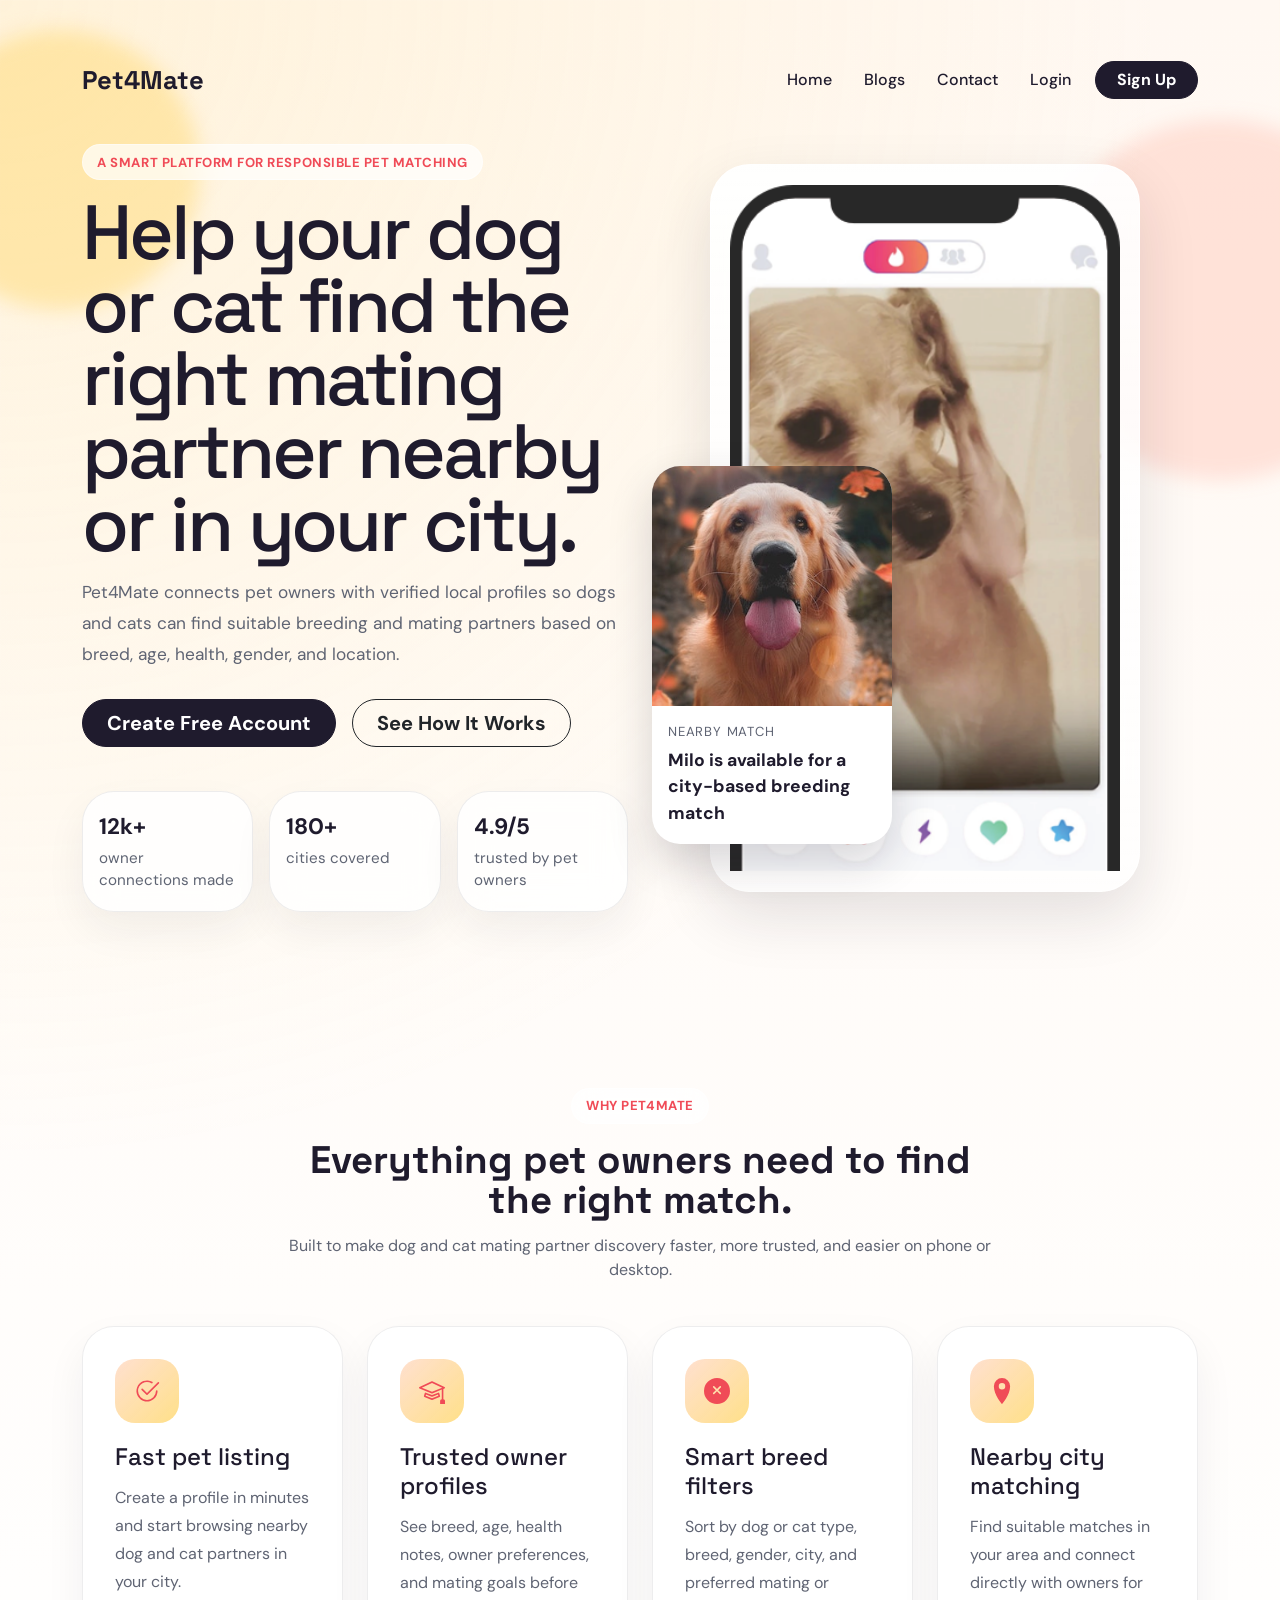
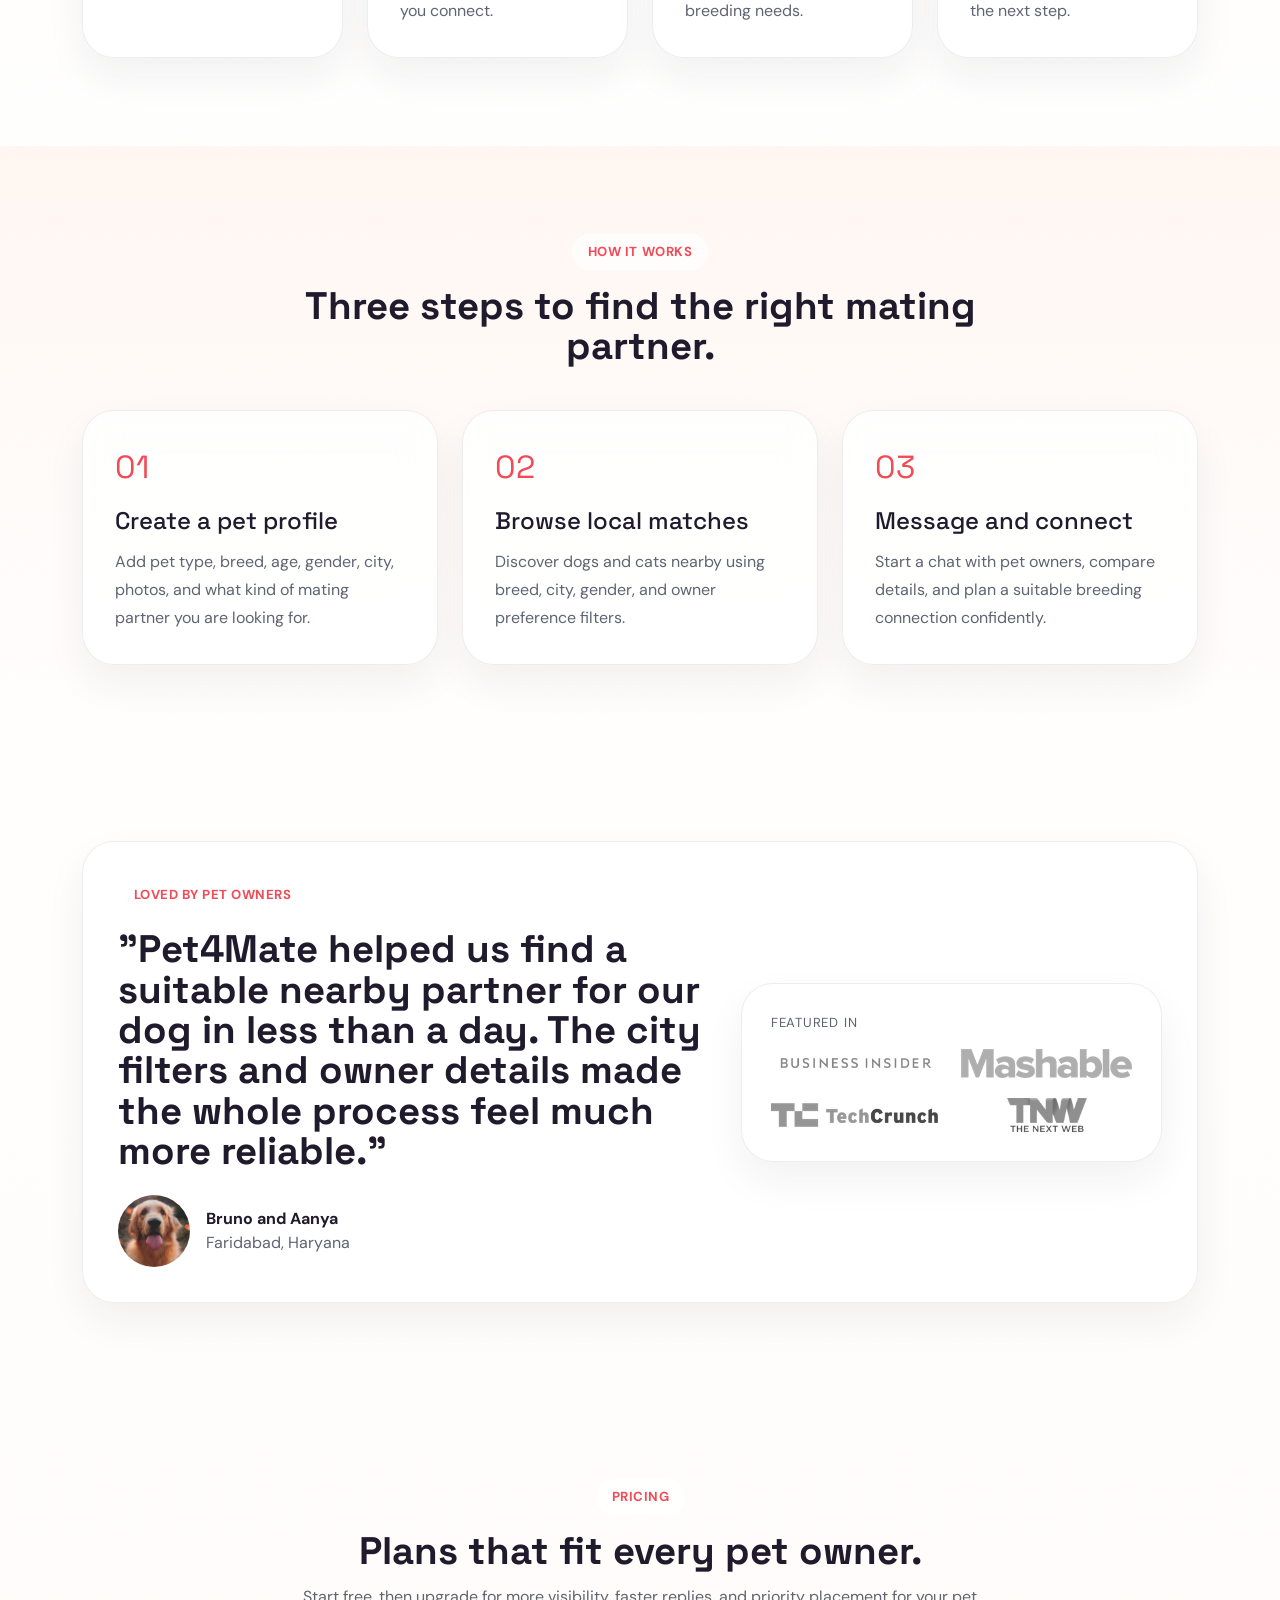
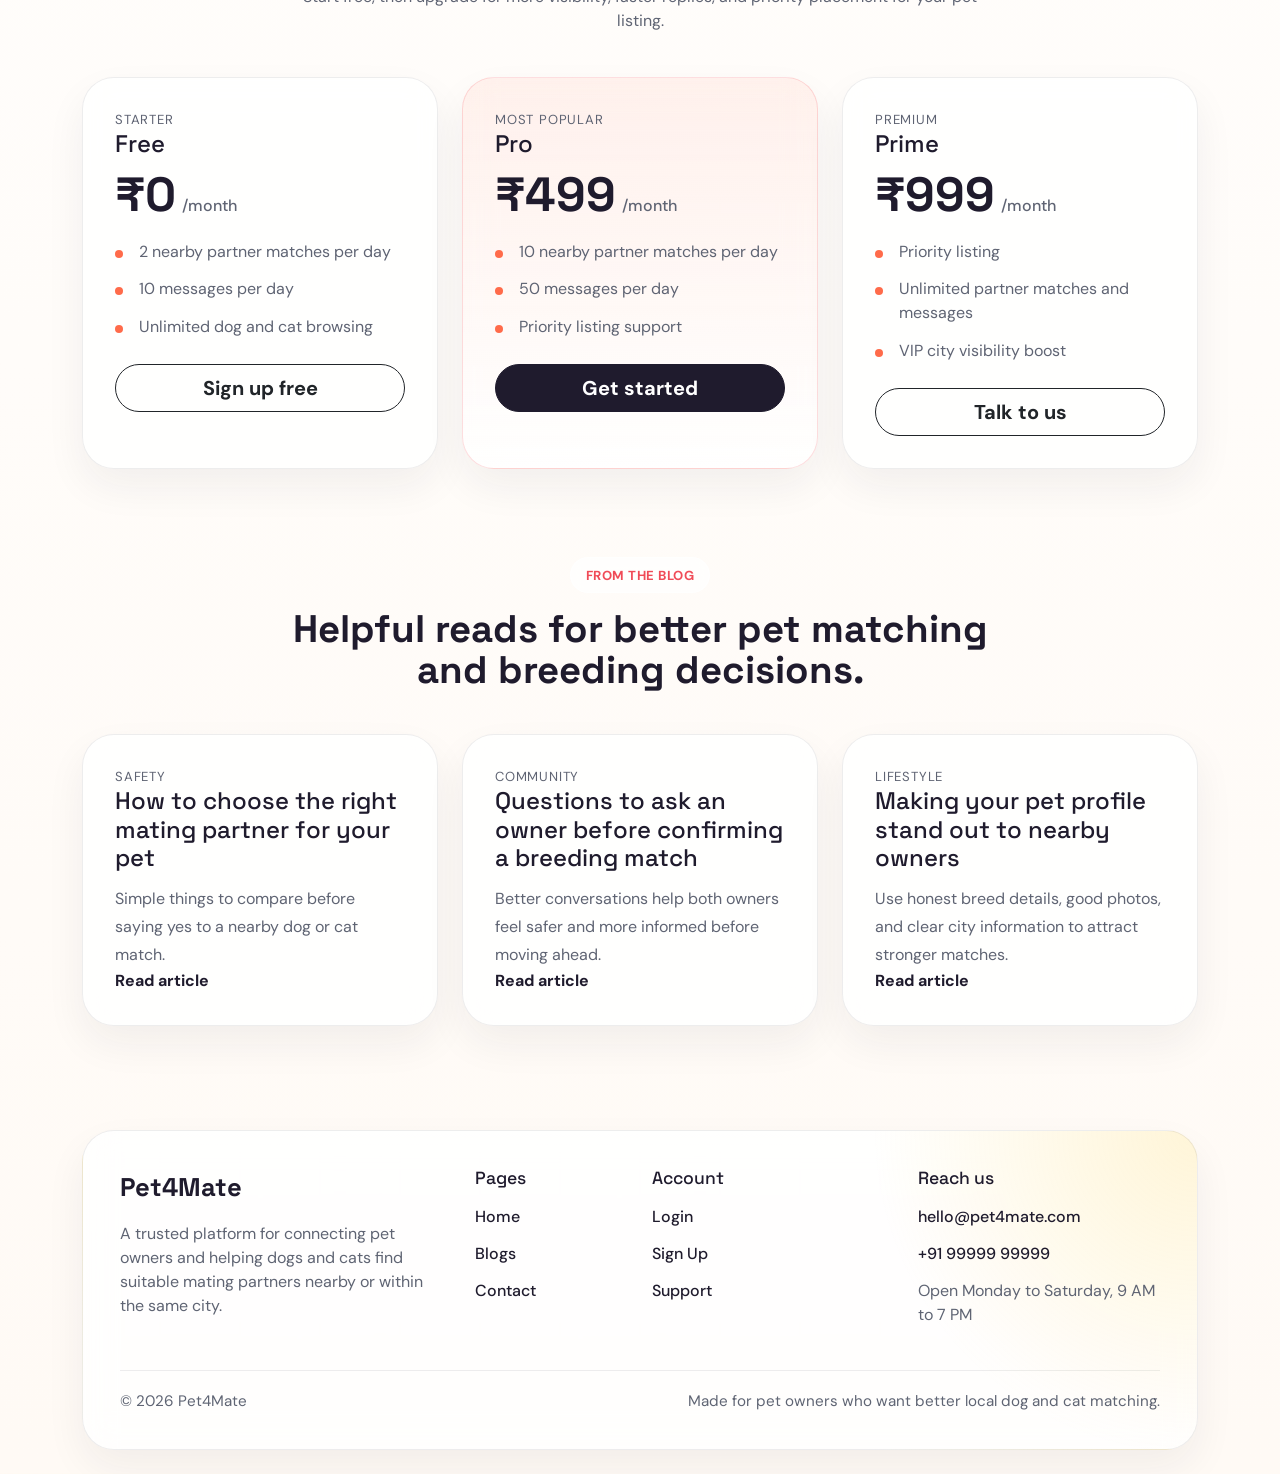
==== index.html @ efd8b719 "pages added" ====
<!DOCTYPE html>
<html lang="en">
  <head>
    <meta charset="UTF-8" />
    <meta name="viewport" content="width=device-width, initial-scale=1.0" />
    <title>Pet4Mate | Find Nearby Dog and Cat Mating Partners</title>
    <link rel="preconnect" href="https://fonts.googleapis.com" />
    <link rel="preconnect" href="https://fonts.gstatic.com" crossorigin />
    <link
      href="https://fonts.googleapis.com/css2?family=DM+Sans:wght@400;500;700&family=Space+Grotesk:wght@500;700&display=swap"
      rel="stylesheet"
    />
    <link
      href="https://cdn.jsdelivr.net/npm/bootstrap@5.3.7/dist/css/bootstrap.min.css"
      rel="stylesheet"
    />
    <link rel="stylesheet" href="./style.css" />
  </head>
  <body>
    <section class="hero-section">
      <div class="hero-glow hero-glow-one"></div>
      <div class="hero-glow hero-glow-two"></div>
      <div class="container py-4 py-lg-5">
        <nav class="navbar navbar-expand-lg px-0">
          <a class="navbar-brand brand-mark" href="./index.html">Pet4Mate</a>
          <button
            class="navbar-toggler custom-toggler border-0 shadow-none"
            type="button"
            data-bs-toggle="collapse"
            data-bs-target="#mainNav"
            aria-controls="mainNav"
            aria-expanded="false"
            aria-label="Toggle navigation"
          >
            <span class="menu-icon">
              <span></span>
              <span></span>
              <span></span>
            </span>
          </button>
          <div id="mainNav" class="collapse navbar-collapse">
            <ul class="navbar-nav ms-auto align-items-lg-center gap-lg-3">
              <li class="nav-item"><a class="nav-link" href="./index.html">Home</a></li>
              <li class="nav-item"><a class="nav-link" href="./blogs.html">Blogs</a></li>
              <li class="nav-item"><a class="nav-link" href="./contact.html">Contact</a></li>
              <li class="nav-item"><a class="nav-link" href="./login.html">Login</a></li>
              <li class="nav-item">
                <a class="btn btn-dark rounded-pill nav-cta" href="./signup.html">Sign Up</a>
              </li>
            </ul>
          </div>
        </nav>

        <div class="row align-items-center hero-content gy-5">
          <div class="col-lg-6">
            <span class="eyebrow">A smart platform for responsible pet matching</span>
            <h1 class="hero-title">Help your dog or cat find the right mating partner nearby or in your city.</h1>
            <p class="hero-copy">
              Pet4Mate connects pet owners with verified local profiles so dogs
              and cats can find suitable breeding and mating partners based on
              breed, age, health, gender, and location.
            </p>
            <div class="hero-actions d-flex flex-column flex-sm-row gap-3">
              <a class="btn btn-dark btn-lg rounded-pill px-4" href="./signup.html">Create Free Account</a>
              <a class="btn btn-outline-dark btn-lg rounded-pill px-4" href="#how-it-works">See How It Works</a>
            </div>
            <div class="hero-stats row g-3">
              <div class="col-sm-4">
                <div class="stat-card">
                  <strong>12k+</strong>
                  <span>owner connections made</span>
                </div>
              </div>
              <div class="col-sm-4">
                <div class="stat-card">
                  <strong>180+</strong>
                  <span>cities covered</span>
                </div>
              </div>
              <div class="col-sm-4">
                <div class="stat-card">
                  <strong>4.9/5</strong>
                  <span>trusted by pet owners</span>
                </div>
              </div>
            </div>
          </div>

          <div class="col-lg-6">
            <div class="hero-visual">
              <div class="phone-shell">
                <img src="./Assets/iphone.png" alt="Pet4Mate app preview on phone" />
              </div>
              <div class="hero-photo-card">
                <img src="./Assets/dog-img.jpg" alt="Happy dog profile for mating match" />
                <div class="photo-badge">
                  <span>Nearby match</span>
                  <strong>Milo is available for a city-based breeding match</strong>
                </div>
              </div>
            </div>
          </div>
        </div>
      </div>
    </section>

    <section id="features" class="section-space">
      <div class="container">
        <div class="section-heading text-center">
          <span class="section-tag">Why Pet4Mate</span>
          <h2>Everything pet owners need to find the right match.</h2>
          <p>
            Built to make dog and cat mating partner discovery faster, more
            trusted, and easier on phone or desktop.
          </p>
        </div>

        <div class="row g-4">
          <div class="col-md-6 col-xl-3">
            <article class="feature-card h-100">
              <div class="feature-icon">
                <svg xmlns="http://www.w3.org/2000/svg" width="26" height="26" fill="currentColor" viewBox="0 0 16 16">
                  <path d="M2.5 8a5.5 5.5 0 0 1 8.25-4.764.5.5 0 0 0 .5-.866A6.5 6.5 0 1 0 14.5 8a.5.5 0 0 0-1 0 5.5 5.5 0 1 1-11 0z" />
                  <path d="M15.354 3.354a.5.5 0 0 0-.708-.708L8 9.293 5.354 6.646a.5.5 0 1 0-.708.708l3 3a.5.5 0 0 0 .708 0l7-7z" />
                </svg>
              </div>
              <h3>Fast pet listing</h3>
              <p>Create a profile in minutes and start browsing nearby dog and cat partners in your city.</p>
            </article>
          </div>
          <div class="col-md-6 col-xl-3">
            <article class="feature-card h-100">
              <div class="feature-icon">
                <svg xmlns="http://www.w3.org/2000/svg" width="26" height="26" fill="currentColor" viewBox="0 0 16 16">
                  <path d="M8.211 2.047a.5.5 0 0 0-.422 0l-7.5 3.5a.5.5 0 0 0 .025.917l7.5 3a.5.5 0 0 0 .372 0L14 7.14V13a1 1 0 0 0-1 1v2h3v-2a1 1 0 0 0-1-1V6.739l.686-.275a.5.5 0 0 0 .025-.917l-7.5-3.5ZM8 8.46 1.758 5.965 8 3.052l6.242 2.913L8 8.46Z" />
                  <path d="M4.176 9.032a.5.5 0 0 0-.656.327l-.5 1.7a.5.5 0 0 0 .294.605l4.5 1.8a.5.5 0 0 0 .372 0l4.5-1.8a.5.5 0 0 0 .294-.605l-.5-1.7a.5.5 0 0 0-.656-.327L8 10.466 4.176 9.032Zm-.068 1.873.22-.748 3.496 1.311a.5.5 0 0 0 .352 0l3.496-1.311.22.748L8 12.46l-3.892-1.556Z" />
                </svg>
              </div>
              <h3>Trusted owner profiles</h3>
              <p>See breed, age, health notes, owner preferences, and mating goals before you connect.</p>
            </article>
          </div>
          <div class="col-md-6 col-xl-3">
            <article class="feature-card h-100">
              <div class="feature-icon">
                <svg xmlns="http://www.w3.org/2000/svg" width="26" height="26" fill="currentColor" viewBox="0 0 16 16">
                  <path d="M16 8A8 8 0 1 1 0 8a8 8 0 0 1 16 0ZM6.354 5.146a.5.5 0 1 0-.708.708L7.293 7.5 5.646 9.146a.5.5 0 1 0 .708.708L8 8.207l1.646 1.647a.5.5 0 0 0 .708-.708L8.707 7.5l1.647-1.646a.5.5 0 0 0-.708-.708L8 6.793 6.354 5.146Z" />
                </svg>
              </div>
              <h3>Smart breed filters</h3>
              <p>Sort by dog or cat type, breed, gender, city, and preferred mating or breeding needs.</p>
            </article>
          </div>
          <div class="col-md-6 col-xl-3">
            <article class="feature-card h-100">
              <div class="feature-icon">
                <svg xmlns="http://www.w3.org/2000/svg" width="26" height="26" fill="currentColor" viewBox="0 0 16 16">
                  <path d="M8 0a5 5 0 0 0-5 5c0 5.523 5 11 5 11s5-5.477 5-11a5 5 0 0 0-5-5Zm0 7a2 2 0 1 1 0-4 2 2 0 0 1 0 4Z" />
                </svg>
              </div>
              <h3>Nearby city matching</h3>
              <p>Find suitable matches in your area and connect directly with owners for the next step.</p>
            </article>
          </div>
        </div>
      </div>
    </section>

    <section id="how-it-works" class="section-space section-soft">
      <div class="container">
        <div class="section-heading text-center">
          <span class="section-tag">How it works</span>
          <h2>Three steps to find the right mating partner.</h2>
        </div>
        <div class="row g-4">
          <div class="col-md-4">
            <article class="step-card h-100">
              <div class="step-number">01</div>
              <h3>Create a pet profile</h3>
              <p>Add pet type, breed, age, gender, city, photos, and what kind of mating partner you are looking for.</p>
            </article>
          </div>
          <div class="col-md-4">
            <article class="step-card h-100">
              <div class="step-number">02</div>
              <h3>Browse local matches</h3>
              <p>Discover dogs and cats nearby using breed, city, gender, and owner preference filters.</p>
            </article>
          </div>
          <div class="col-md-4">
            <article class="step-card h-100">
              <div class="step-number">03</div>
              <h3>Message and connect</h3>
              <p>Start a chat with pet owners, compare details, and plan a suitable breeding connection confidently.</p>
            </article>
          </div>
        </div>
      </div>
    </section>

    <section id="testimonial" class="section-space">
      <div class="container">
        <div class="testimonial-card">
          <div class="row align-items-center g-4">
            <div class="col-lg-7">
              <span class="section-tag">Loved by pet owners</span>
              <h2>
                "Pet4Mate helped us find a suitable nearby partner for our dog in less than a day.
                The city filters and owner details made the whole process feel much more reliable."
              </h2>
              <div class="testimonial-person">
                <img src="./Assets/dog-img.jpg" alt="Pet profile picture" />
                <div>
                  <strong>Bruno and Aanya</strong>
                  <span>Faridabad, Haryana</span>
                </div>
              </div>
            </div>
            <div class="col-lg-5">
              <div class="partners-panel">
                <p>Featured in</p>
                <div class="partners-grid">
                  <img src="./Assets/bizinsider.png" alt="Business Insider logo" />
                  <img src="./Assets/mashable.png" alt="Mashable logo" />
                  <img src="./Assets/techcrunch.png" alt="TechCrunch logo" />
                  <img src="./Assets/tnw.png" alt="The Next Web logo" />
                </div>
              </div>
            </div>
          </div>
        </div>
      </div>
    </section>

    <section id="pricing" class="section-space">
      <div class="container">
        <div class="section-heading text-center">
          <span class="section-tag">Pricing</span>
          <h2>Plans that fit every pet owner.</h2>
          <p>Start free, then upgrade for more visibility, faster replies, and priority placement for your pet listing.</p>
        </div>

        <div class="row g-4 justify-content-center">
          <div class="col-md-6 col-xl-4">
            <div class="pricing-card h-100">
              <span class="pricing-label">Starter</span>
              <h3>Free</h3>
              <p class="price-value">&#8377;0<span>/month</span></p>
              <ul class="pricing-list">
                <li>2 nearby partner matches per day</li>
                <li>10 messages per day</li>
                <li>Unlimited dog and cat browsing</li>
              </ul>
              <a class="btn btn-outline-dark btn-lg rounded-pill w-100" href="./signup.html">Sign up free</a>
            </div>
          </div>
          <div class="col-md-6 col-xl-4">
            <div class="pricing-card featured h-100">
              <span class="pricing-label">Most Popular</span>
              <h3>Pro</h3>
              <p class="price-value">&#8377;499<span>/month</span></p>
              <ul class="pricing-list">
                <li>10 nearby partner matches per day</li>
                <li>50 messages per day</li>
                <li>Priority listing support</li>
              </ul>
              <a class="btn btn-dark btn-lg rounded-pill w-100" href="./contact.html">Get started</a>
            </div>
          </div>
          <div class="col-md-6 col-xl-4">
            <div class="pricing-card h-100">
              <span class="pricing-label">Premium</span>
              <h3>Prime</h3>
              <p class="price-value">&#8377;999<span>/month</span></p>
              <ul class="pricing-list">
                <li>Priority listing</li>
                <li>Unlimited partner matches and messages</li>
                <li>VIP city visibility boost</li>
              </ul>
              <a class="btn btn-outline-dark btn-lg rounded-pill w-100" href="./contact.html">Talk to us</a>
            </div>
          </div>
        </div>
      </div>
    </section>

    <section class="section-space pt-0">
      <div class="container">
        <div class="section-heading text-center">
          <span class="section-tag">From the blog</span>
          <h2>Helpful reads for better pet matching and breeding decisions.</h2>
        </div>
        <div class="row g-4">
          <div class="col-md-6 col-xl-4">
            <article class="blog-card h-100">
              <span class="blog-kicker">Safety</span>
              <h3>How to choose the right mating partner for your pet</h3>
              <p>Simple things to compare before saying yes to a nearby dog or cat match.</p>
              <a href="./blogs.html" class="text-link">Read article</a>
            </article>
          </div>
          <div class="col-md-6 col-xl-4">
            <article class="blog-card h-100">
              <span class="blog-kicker">Community</span>
              <h3>Questions to ask an owner before confirming a breeding match</h3>
              <p>Better conversations help both owners feel safer and more informed before moving ahead.</p>
              <a href="./blogs.html" class="text-link">Read article</a>
            </article>
          </div>
          <div class="col-md-6 col-xl-4">
            <article class="blog-card h-100">
              <span class="blog-kicker">Lifestyle</span>
              <h3>Making your pet profile stand out to nearby owners</h3>
              <p>Use honest breed details, good photos, and clear city information to attract stronger matches.</p>
              <a href="./blogs.html" class="text-link">Read article</a>
            </article>
          </div>
        </div>
      </div>
    </section>

    <section class="footer-section pb-4">
      <div class="container">
        <div class="footer-card">
          <div class="row g-4">
            <div class="col-lg-4">
              <a class="brand-mark d-inline-block mb-3" href="./index.html">Pet4Mate</a>
              <p>
                A trusted platform for connecting pet owners and helping dogs and
                cats find suitable mating partners nearby or within the same city.
              </p>
            </div>
            <div class="col-sm-6 col-lg-2">
              <h3 class="footer-title">Pages</h3>
              <div class="footer-links footer-links-column">
                <a href="./index.html">Home</a>
                <a href="./blogs.html">Blogs</a>
                <a href="./contact.html">Contact</a>
              </div>
            </div>
            <div class="col-sm-6 col-lg-3">
              <h3 class="footer-title">Account</h3>
              <div class="footer-links footer-links-column">
                <a href="./login.html">Login</a>
                <a href="./signup.html">Sign Up</a>
                <a href="./contact.html">Support</a>
              </div>
            </div>
            <div class="col-lg-3">
              <h3 class="footer-title">Reach us</h3>
              <div class="footer-links footer-links-column">
                <a href="mailto:hello@pet4mate.com">hello@pet4mate.com</a>
                <a href="tel:+919999999999">+91 99999 99999</a>
                <span class="footer-note">Open Monday to Saturday, 9 AM to 7 PM</span>
              </div>
            </div>
          </div>
          <div class="footer-bottom">
            <span>&copy; 2026 Pet4Mate</span>
            <span>Made for pet owners who want better local dog and cat matching.</span>
          </div>
        </div>
      </div>
    </section>

    <script src="https://cdn.jsdelivr.net/npm/bootstrap@5.3.7/dist/js/bootstrap.bundle.min.js"></script>
  </body>
</html>
---- style.css ----
:root {
  --bg: #fffaf5;
  --surface: rgba(255, 255, 255, 0.82);
  --surface-strong: #ffffff;
  --surface-soft: #fff3eb;
  --text: #1f1b2d;
  --muted: #5f6473;
  --line: rgba(31, 27, 45, 0.08);
  --brand: #ff6b4a;
  --brand-deep: #f04b57;
  --brand-soft: #ffe0d0;
  --accent: #ffd86b;
  --shadow: 0 24px 60px rgba(31, 27, 45, 0.12);
  --radius-xl: 32px;
  --radius-lg: 24px;
  --radius-md: 18px;
}

* {
  box-sizing: border-box;
}

html {
  scroll-behavior: smooth;
}

body {
  margin: 0;
  overflow-x: hidden;
  font-family: "DM Sans", sans-serif;
  color: var(--text);
  background:
    radial-gradient(circle at top left, rgba(255, 216, 107, 0.18), transparent 24%),
    linear-gradient(180deg, #fff8f2 0%, #ffffff 40%, #fffaf5 100%);
}

img {
  display: block;
  max-width: 100%;
}

a {
  text-decoration: none;
}

.section-space {
  padding: 5.5rem 0;
}

.section-tag,
.eyebrow {
  display: inline-flex;
  align-items: center;
  gap: 0.4rem;
  padding: 0.45rem 0.9rem;
  border-radius: 999px;
  background: rgba(255, 255, 255, 0.7);
  border: 1px solid rgba(255, 255, 255, 0.45);
  backdrop-filter: blur(14px);
  font-size: 0.82rem;
  font-weight: 700;
  letter-spacing: 0.04em;
  text-transform: uppercase;
  color: var(--brand-deep);
}

.section-heading {
  max-width: 720px;
  margin: 0 auto 2.75rem;
}

.section-heading h2,
.testimonial-card h2,
.footer-card h2,
.inner-title,
.form-card h2,
.info-panel h2,
.feature-story h2 {
  font-family: "Space Grotesk", sans-serif;
  font-weight: 700;
  line-height: 1.05;
}

.section-heading h2 {
  font-size: clamp(2rem, 3vw, 3.2rem);
  margin: 1rem 0 0.85rem;
}

.inner-title {
  font-size: clamp(2.2rem, 4vw, 3.5rem);
  margin: 1rem 0 1rem;
}

.inner-title-centered {
  max-width: 720px;
  margin-inline: auto;
}

.section-heading p,
.hero-copy,
.footer-card p,
.testimonial-person span,
.form-meta,
.info-panel p,
.blog-card p,
.feature-story p,
.footer-note {
  color: var(--muted);
}

.hero-section,
.inner-page {
  position: relative;
  isolation: isolate;
}

.hero-section {
  padding-bottom: 2.5rem;
}

.hero-glow {
  position: absolute;
  border-radius: 50%;
  filter: blur(10px);
  z-index: -1;
}

.hero-glow-one {
  width: 280px;
  height: 280px;
  top: 30px;
  left: -80px;
  background: rgba(255, 216, 107, 0.45);
}

.hero-glow-two {
  width: 360px;
  height: 360px;
  right: -120px;
  top: 120px;
  background: rgba(255, 107, 74, 0.16);
}

.navbar {
  padding-top: 0.5rem;
}

.brand-mark {
  font-family: "Space Grotesk", sans-serif;
  font-size: 1.6rem;
  font-weight: 700;
  color: var(--text);
}

.nav-link {
  color: var(--text);
  font-weight: 500;
}

.nav-link:hover,
.brand-mark:hover,
.active-link,
.text-link:hover {
  color: var(--brand-deep);
}

.nav-cta {
  padding-inline: 1.3rem;
}

.custom-toggler {
  padding: 0.4rem 0;
}

.menu-icon {
  display: inline-flex;
  flex-direction: column;
  gap: 5px;
}

.menu-icon span {
  width: 24px;
  height: 2px;
  background: var(--text);
  border-radius: 99px;
}

.hero-content {
  min-height: calc(100vh - 110px);
  padding-top: 2rem;
}

.hero-title {
  margin: 1rem 0 1rem;
  font-family: "Space Grotesk", sans-serif;
  font-size: clamp(2.8rem, 6vw, 5rem);
  line-height: 0.95;
  letter-spacing: -0.04em;
}

.hero-copy {
  max-width: 580px;
  font-size: 1.08rem;
  line-height: 1.8;
  margin-bottom: 1.75rem;
}

.hero-stats {
  margin-top: 1.75rem;
}

.stat-card,
.step-card,
.blog-card,
.form-card,
.info-panel,
.feature-story {
  border: 1px solid var(--line);
  border-radius: var(--radius-xl);
  background: var(--surface);
  backdrop-filter: blur(16px);
  box-shadow: 0 18px 40px rgba(31, 27, 45, 0.06);
}

.stat-card {
  display: flex;
  flex-direction: column;
  gap: 0.2rem;
  padding: 1.15rem 1rem;
  min-height: 100%;
}

.stat-card strong {
  font-size: 1.4rem;
}

.stat-card span {
  color: var(--muted);
  font-size: 0.95rem;
}

.hero-visual {
  position: relative;
  display: flex;
  align-items: center;
  justify-content: center;
  min-height: 620px;
  padding-inline: 1rem;
}

.phone-shell {
  width: min(100%, 430px);
  padding: 1.2rem;
  border-radius: 40px;
  background: linear-gradient(180deg, rgba(255, 255, 255, 0.92), rgba(255, 255, 255, 0.72));
  border: 1px solid rgba(255, 255, 255, 0.7);
  box-shadow: var(--shadow);
  backdrop-filter: blur(18px);
}

.phone-shell img {
  width: 100%;
}

.hero-photo-card {
  position: absolute;
  left: 0;
  bottom: 3rem;
  width: min(250px, 44%);
  overflow: hidden;
  border-radius: 28px;
  background: var(--surface-strong);
  box-shadow: 0 18px 44px rgba(31, 27, 45, 0.18);
}

.hero-photo-card img {
  width: 100%;
  height: 240px;
  object-fit: cover;
}

.photo-badge {
  padding: 1rem 1rem 1.1rem;
}

.photo-badge span,
.pricing-label,
.partners-panel p,
.blog-kicker {
  display: block;
  color: var(--muted);
  font-size: 0.82rem;
  text-transform: uppercase;
  letter-spacing: 0.06em;
}

.photo-badge strong {
  display: block;
  margin-top: 0.35rem;
  font-size: 1.1rem;
}

.feature-card,
.pricing-card,
.testimonial-card,
.footer-card,
.partners-panel {
  border: 1px solid var(--line);
  border-radius: var(--radius-xl);
  background: var(--surface);
  backdrop-filter: blur(16px);
  box-shadow: 0 18px 40px rgba(31, 27, 45, 0.06);
}

.feature-card,
.pricing-card,
.blog-card,
.step-card,
.form-card,
.info-panel {
  padding: 2rem;
}

.feature-card,
.pricing-card,
.blog-card {
  transition: transform 0.25s ease, box-shadow 0.25s ease;
}

.feature-card:hover,
.pricing-card:hover,
.blog-card:hover {
  transform: translateY(-6px);
  box-shadow: 0 24px 52px rgba(31, 27, 45, 0.1);
}

.feature-icon {
  width: 64px;
  height: 64px;
  display: grid;
  place-items: center;
  margin-bottom: 1.25rem;
  border-radius: 20px;
  background: linear-gradient(135deg, var(--brand-soft), rgba(255, 216, 107, 0.8));
  color: var(--brand-deep);
}

.feature-card h3,
.pricing-card h3,
.blog-card h3,
.step-card h3 {
  margin-bottom: 0.75rem;
  font-family: "Space Grotesk", sans-serif;
  font-size: 1.5rem;
}

.feature-card p,
.step-card p,
.blog-card p {
  margin-bottom: 0;
  color: var(--muted);
  line-height: 1.75;
}

.section-soft {
  background: linear-gradient(180deg, rgba(255, 224, 208, 0.28), rgba(255, 255, 255, 0));
}

.step-number {
  display: inline-flex;
  margin-bottom: 1rem;
  font-family: "Space Grotesk", sans-serif;
  font-size: 2rem;
  color: var(--brand-deep);
}

.testimonial-card {
  padding: 2.2rem;
}

.testimonial-card h2 {
  font-size: clamp(2rem, 3vw, 3rem);
  margin: 1rem 0 1.5rem;
}

.testimonial-person {
  display: flex;
  align-items: center;
  gap: 1rem;
}

.testimonial-person img {
  width: 72px;
  height: 72px;
  border-radius: 50%;
  object-fit: cover;
}

.testimonial-person strong,
.footer-bottom span:first-child {
  display: block;
}

.partners-panel {
  height: 100%;
  padding: 1.8rem;
}

.partners-grid {
  display: grid;
  grid-template-columns: repeat(2, minmax(0, 1fr));
  gap: 1.25rem;
  align-items: center;
  margin-top: 1rem;
}

.partners-grid img {
  width: 100%;
  max-height: 34px;
  object-fit: contain;
  filter: grayscale(1);
  opacity: 0.72;
}

.pricing-card {
  height: 100%;
}

.pricing-card.featured {
  background: linear-gradient(180deg, rgba(255, 107, 74, 0.08), rgba(255, 255, 255, 0.88));
  border-color: rgba(240, 75, 87, 0.18);
}

.price-value {
  margin-bottom: 1.3rem;
  font-family: "Space Grotesk", sans-serif;
  font-size: 3rem;
  font-weight: 700;
  line-height: 1;
}

.price-value span {
  font-size: 1rem;
  color: var(--muted);
  font-family: "DM Sans", sans-serif;
  font-weight: 500;
  margin-left: 0.35rem;
}

.pricing-list {
  margin: 0 0 1.6rem;
  padding: 0;
  list-style: none;
}

.pricing-list li {
  position: relative;
  padding-left: 1.5rem;
  margin-bottom: 0.85rem;
  color: var(--muted);
}

.pricing-list li::before {
  content: "";
  position: absolute;
  left: 0;
  top: 0.62rem;
  width: 8px;
  height: 8px;
  border-radius: 50%;
  background: var(--brand);
}

.blog-card {
  height: 100%;
}

.text-link {
  color: var(--text);
  font-weight: 700;
}

.footer-section {
  padding-top: 1rem;
}

.footer-card {
  padding: 2.3rem;
  background:
    radial-gradient(circle at top right, rgba(255, 216, 107, 0.26), transparent 28%),
    rgba(255, 255, 255, 0.82);
}

.footer-title {
  margin-bottom: 1rem;
  font-family: "Space Grotesk", sans-serif;
  font-size: 1.1rem;
}

.footer-links {
  display: flex;
  flex-wrap: wrap;
  gap: 1rem 1.4rem;
}

.footer-links-column {
  flex-direction: column;
  gap: 0.8rem;
}

.footer-links a {
  color: var(--text);
  font-weight: 500;
}

.footer-links a:hover {
  color: var(--brand-deep);
}

.footer-bottom {
  display: flex;
  justify-content: space-between;
  gap: 1rem;
  margin-top: 2.2rem;
  padding-top: 1.2rem;
  border-top: 1px solid var(--line);
  color: var(--muted);
  font-size: 0.95rem;
}

.footer-bottom-single {
  margin-top: 0;
}

.inner-page .navbar-collapse {
  background: rgba(255, 255, 255, 0.78);
}

.form-card h2,
.info-panel h2 {
  margin-bottom: 1.2rem;
  font-size: 2rem;
}

.app-form label {
  display: block;
  margin-bottom: 0.5rem;
  font-weight: 700;
}

.app-form input,
.app-form textarea {
  width: 100%;
  padding: 0.95rem 1rem;
  margin-bottom: 1rem;
  border: 1px solid rgba(31, 27, 45, 0.12);
  border-radius: 16px;
  background: #fff;
  color: var(--text);
}

.app-form input:focus,
.app-form textarea:focus {
  outline: 2px solid rgba(240, 75, 87, 0.18);
  border-color: rgba(240, 75, 87, 0.3);
}

.two-col {
  display: grid;
  grid-template-columns: repeat(2, minmax(0, 1fr));
  gap: 1rem;
}

.form-row {
  display: flex;
  align-items: center;
  justify-content: space-between;
  gap: 1rem;
  margin-bottom: 1.25rem;
}

.check-row {
  display: inline-flex;
  align-items: center;
  gap: 0.75rem;
  margin-bottom: 1.25rem;
  color: var(--muted);
  font-weight: 500;
}

.check-row input {
  width: auto;
  margin: 0;
}

.form-meta {
  margin: 1rem 0 0;
}

.mini-list {
  display: grid;
  gap: 0.9rem;
}

.mini-list span {
  display: flex;
  align-items: center;
  gap: 0.65rem;
  color: var(--muted);
}

.mini-list span::before {
  content: "";
  width: 10px;
  height: 10px;
  border-radius: 50%;
  background: linear-gradient(135deg, var(--brand), var(--accent));
  flex: 0 0 auto;
}

.stack-grid {
  display: grid;
  gap: 1.5rem;
}

.feature-story {
  padding: 1.5rem;
}

.feature-story-image {
  width: 100%;
  height: 100%;
  min-height: 320px;
  object-fit: cover;
  border-radius: 24px;
}

.btn {
  font-weight: 700;
  border-width: 1.5px;
}

.btn-dark {
  background-color: var(--text);
  border-color: var(--text);
}

.btn-dark:hover {
  background-color: #111;
  border-color: #111;
}

.btn-outline-dark:hover {
  background-color: var(--text);
}

@media (max-width: 991.98px) {
  .hero-content {
    min-height: auto;
    padding-top: 1.5rem;
  }

  .hero-visual {
    min-height: auto;
    padding-top: 1rem;
    flex-direction: column;
    gap: 1rem;
  }

  .hero-photo-card {
    position: relative;
    left: auto;
    bottom: auto;
    width: min(280px, 85%);
    margin-inline: auto;
  }

  .navbar-collapse {
    margin-top: 1rem;
    padding: 1rem;
    border-radius: 20px;
    background: rgba(255, 255, 255, 0.92);
    border: 1px solid var(--line);
  }
}

@media (max-width: 767.98px) {
  .section-space {
    padding: 4rem 0;
  }

  .hero-title {
    font-size: clamp(2.4rem, 10vw, 3.5rem);
  }

  .hero-copy {
    font-size: 1rem;
  }

  .phone-shell {
    width: min(100%, 330px);
    padding: 0.9rem;
    border-radius: 30px;
  }

  .hero-photo-card img {
    height: 180px;
  }

  .feature-card,
  .pricing-card,
  .testimonial-card,
  .footer-card,
  .partners-panel,
  .blog-card,
  .step-card,
  .form-card,
  .info-panel,
  .feature-story {
    border-radius: 24px;
  }

  .footer-bottom,
  .form-row {
    flex-direction: column;
  }

  .two-col {
    grid-template-columns: 1fr;
  }
}

@media (max-width: 575.98px) {
  .container {
    padding-inline: 1.15rem;
  }

  .hero-actions .btn,
  .hero-stats .col-sm-4 {
    width: 100%;
  }

  .hero-visual {
    padding-inline: 0;
  }

  .phone-shell {
    width: 100%;
    max-width: 290px;
  }

  .hero-photo-card {
    width: 100%;
    max-width: 240px;
  }

  .partners-grid {
    grid-template-columns: 1fr;
  }

  .price-value {
    font-size: 2.5rem;
  }

  .feature-story-image {
    min-height: 220px;
  }

  .footer-card,
  .feature-card,
  .pricing-card,
  .blog-card,
  .step-card,
  .form-card,
  .info-panel {
    padding: 1.4rem;
  }
}
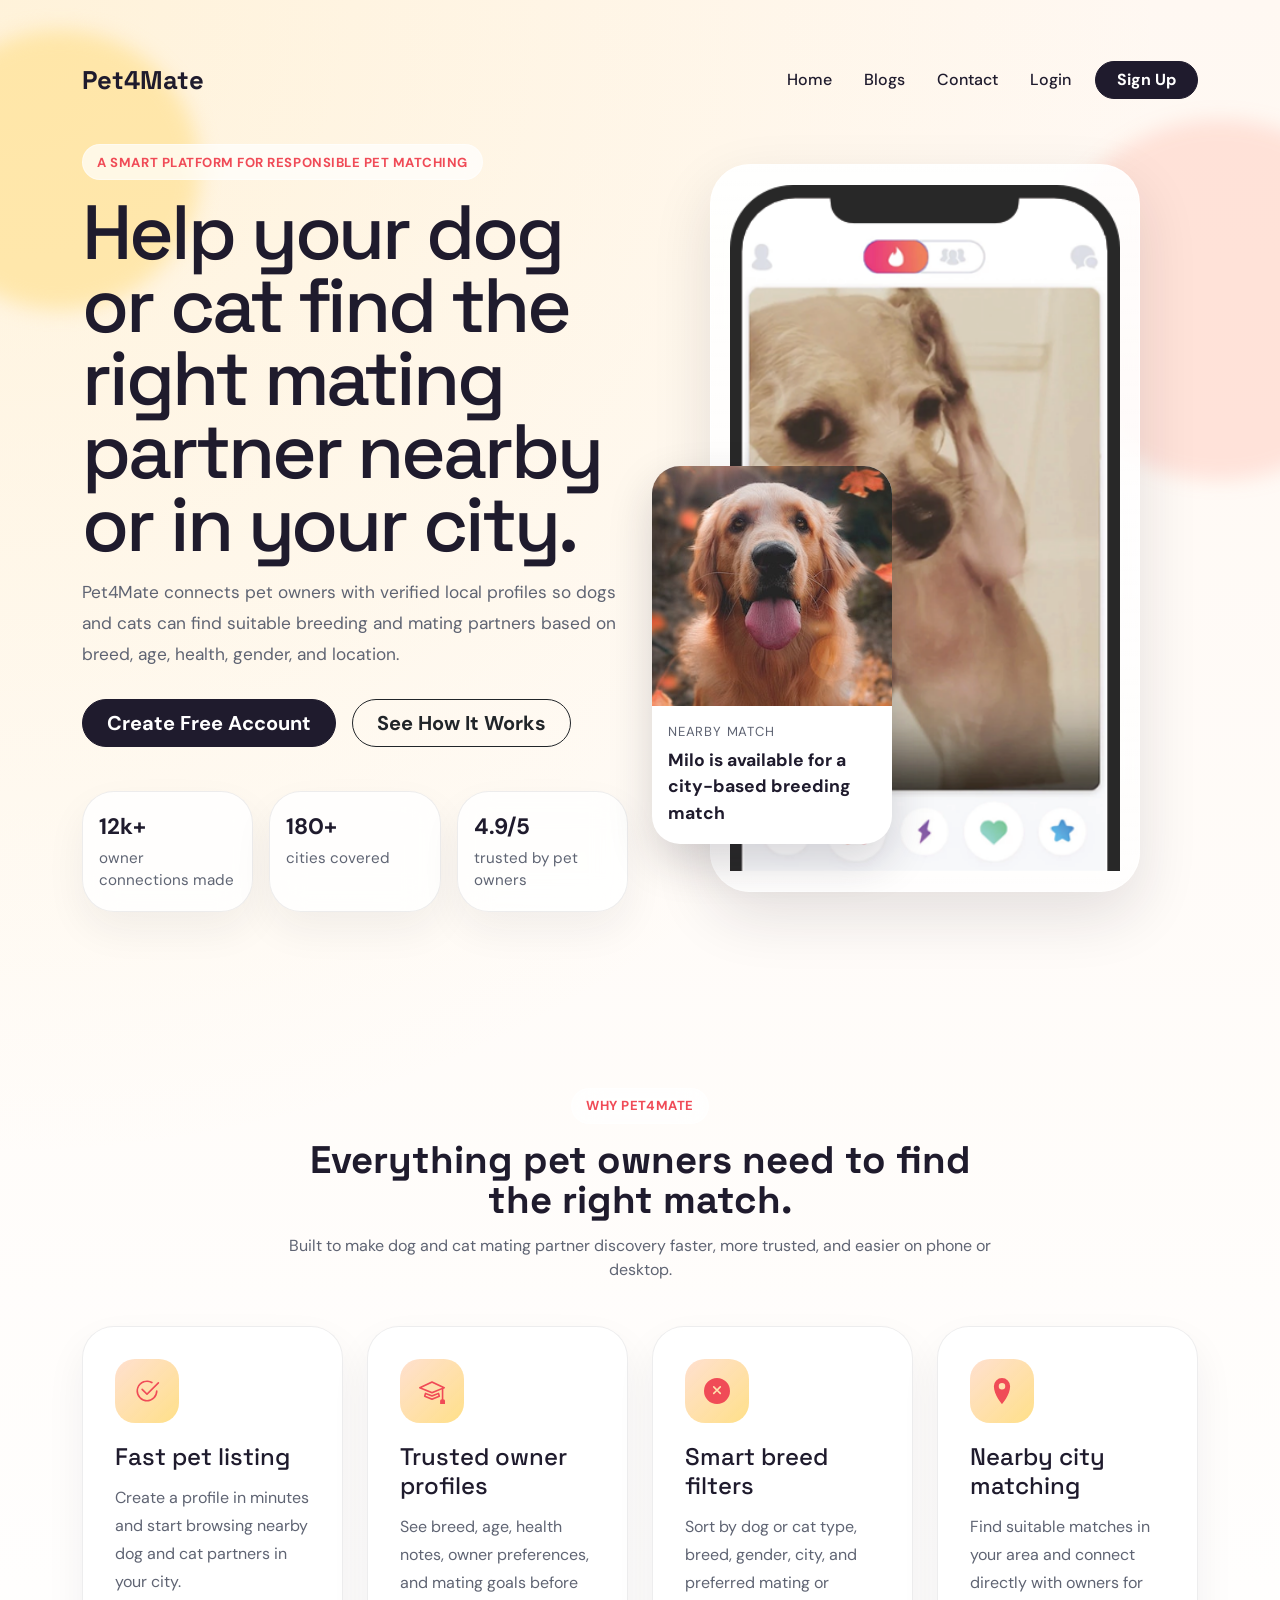
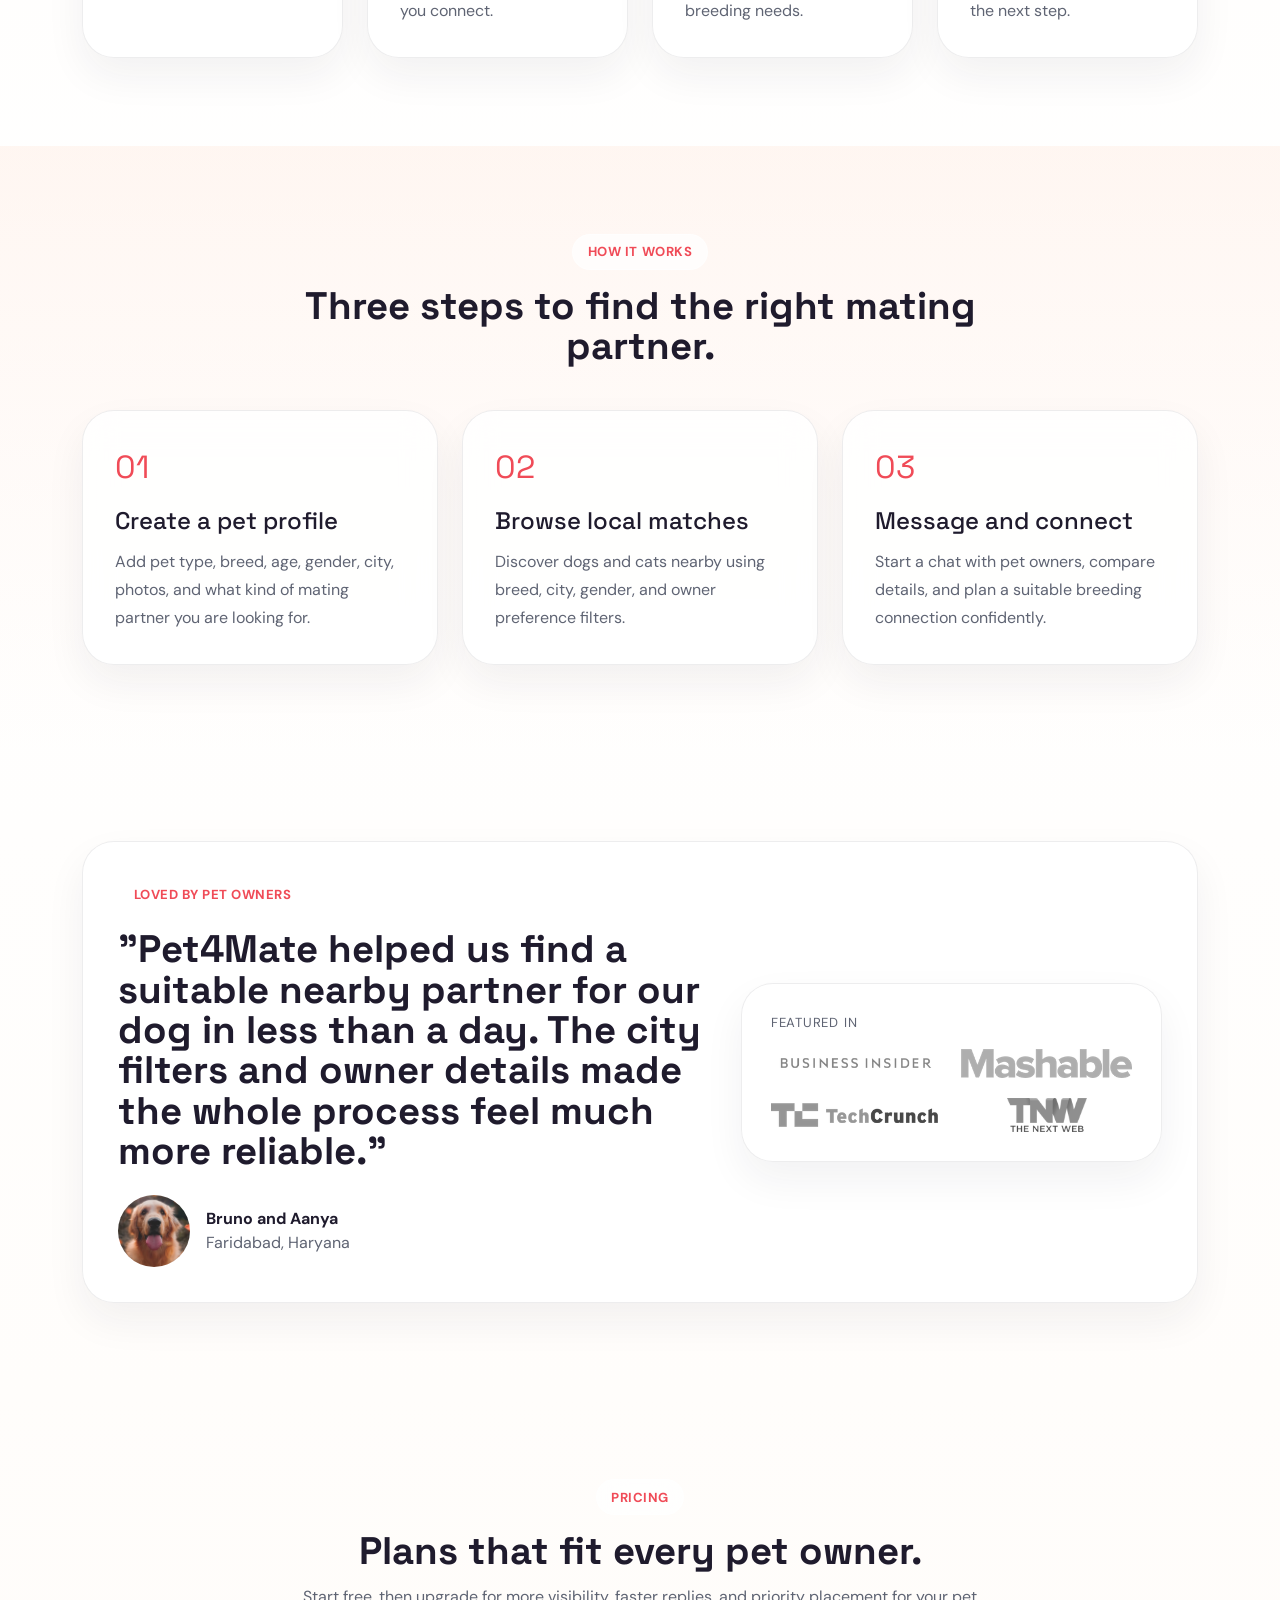
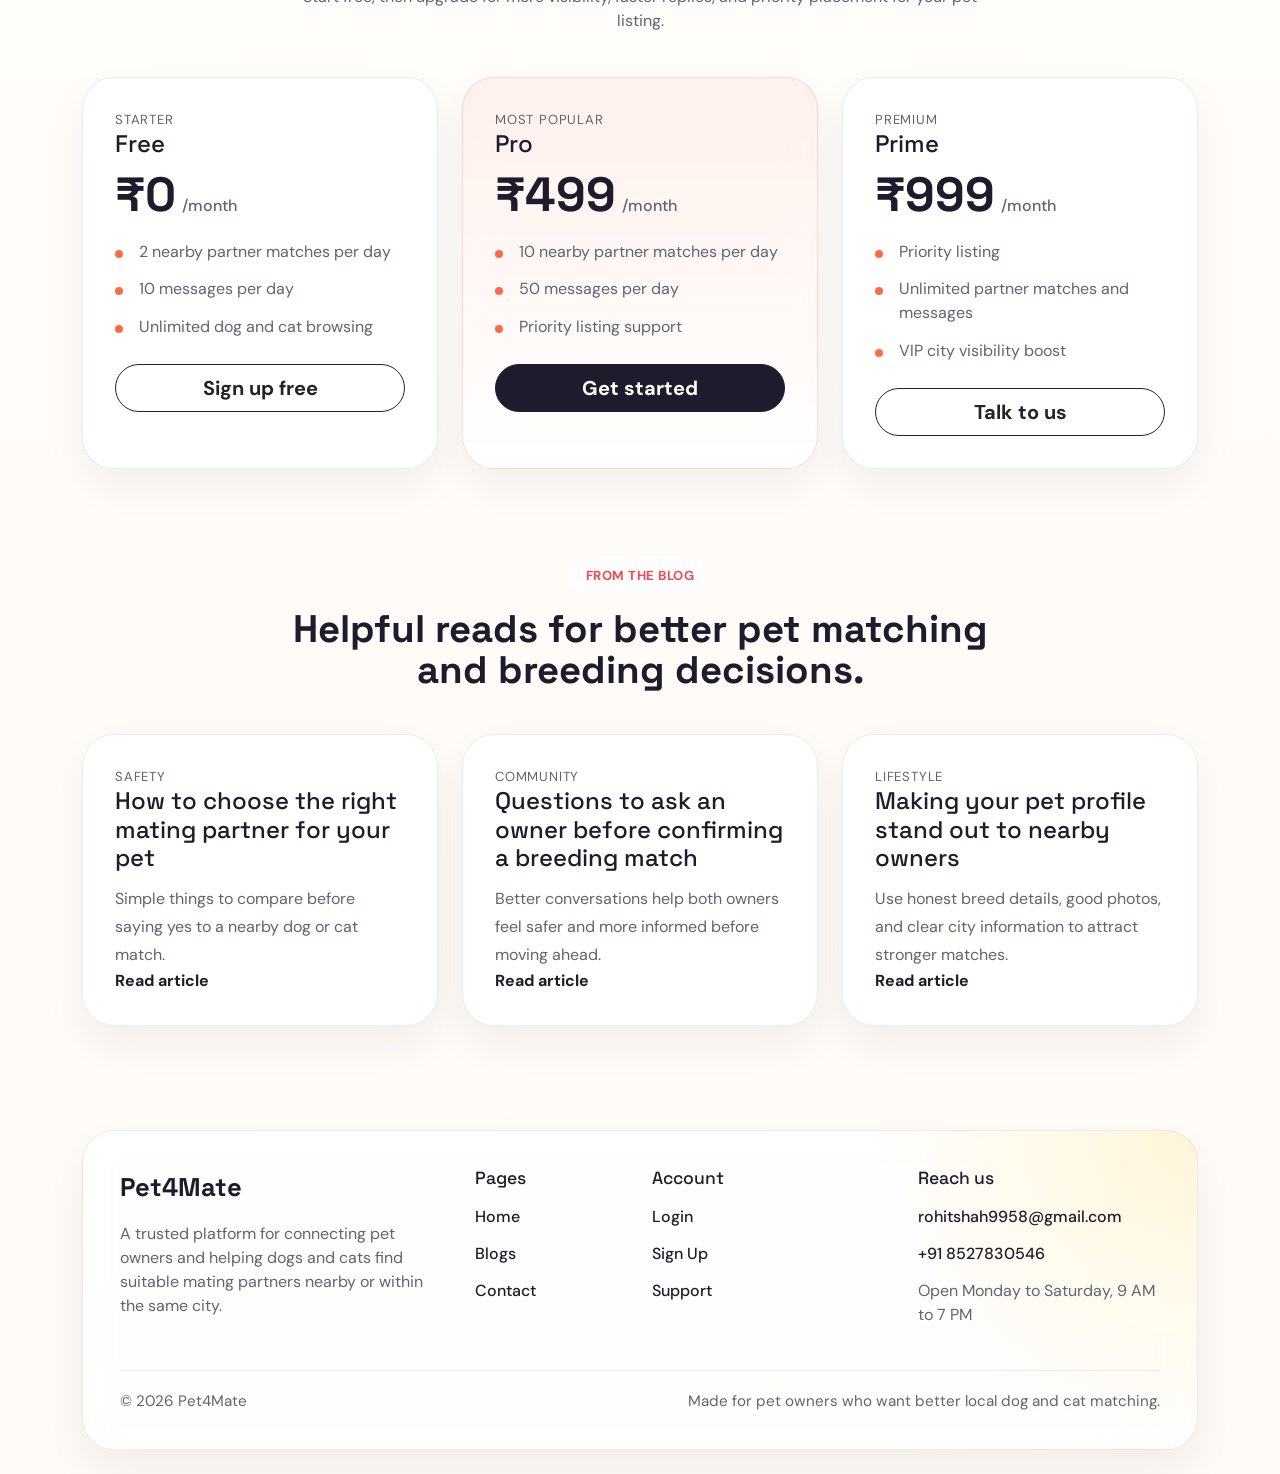
==== commit 46cafc36: "signup and login" ====
--- a/index.html
+++ b/index.html
@@ -349,8 +349,8 @@
             <div class="col-lg-3">
               <h3 class="footer-title">Reach us</h3>
               <div class="footer-links footer-links-column">
-                <a href="mailto:hello@pet4mate.com">hello@pet4mate.com</a>
-                <a href="tel:+919999999999">+91 99999 99999</a>
+                <a href="mailto:rohitshah9958@gmail.com">rohitshah9958@gmail.com</a>
+                <a href="tel:+919999999999">+91 8527830546</a>
                 <span class="footer-note">Open Monday to Saturday, 9 AM to 7 PM</span>
               </div>
             </div>
@@ -364,5 +364,6 @@
     </section>
 
     <script src="https://cdn.jsdelivr.net/npm/bootstrap@5.3.7/dist/js/bootstrap.bundle.min.js"></script>
+    <script src="./index.js"></script>
   </body>
 </html>
--- a/style.css
+++ b/style.css
@@ -22,6 +22,7 @@
 
 html {
   scroll-behavior: smooth;
+  overflow-x: hidden;
 }
 
 body {
@@ -116,6 +117,7 @@
 
 .hero-section {
   padding-bottom: 2.5rem;
+  overflow: hidden;
 }
 
 .hero-glow {
@@ -166,6 +168,30 @@
 
 .nav-cta {
   padding-inline: 1.3rem;
+}
+
+.user-nav {
+  display: flex;
+  align-items: center;
+  gap: 0.8rem;
+}
+
+.user-name {
+  max-width: 180px;
+  padding: 0.45rem 0.85rem;
+  border-radius: 999px;
+  background: rgba(255, 255, 255, 0.72);
+  border: 1px solid var(--line);
+  color: var(--text);
+  font-weight: 700;
+  overflow: hidden;
+  text-overflow: ellipsis;
+  white-space: nowrap;
+}
+
+.logout-btn {
+  padding: 0.45rem 1rem;
+  font-weight: 700;
 }
 
 .custom-toggler {
@@ -597,6 +623,32 @@
   margin: 1rem 0 0;
 }
 
+.form-message {
+  display: none;
+  margin: 0 0 1rem;
+  padding: 0.85rem 1rem;
+  border-radius: 16px;
+  font-weight: 700;
+  line-height: 1.45;
+}
+
+.form-message.success,
+.form-message.error {
+  display: block;
+}
+
+.form-message.success {
+  color: #17613a;
+  background: rgba(39, 174, 96, 0.12);
+  border: 1px solid rgba(39, 174, 96, 0.2);
+}
+
+.form-message.error {
+  color: #9f2634;
+  background: rgba(240, 75, 87, 0.12);
+  border: 1px solid rgba(240, 75, 87, 0.2);
+}
+
 .mini-list {
   display: grid;
   gap: 0.9rem;
@@ -681,6 +733,23 @@
     border-radius: 20px;
     background: rgba(255, 255, 255, 0.92);
     border: 1px solid var(--line);
+  }
+
+  .user-nav {
+    align-items: stretch;
+    flex-direction: column;
+    gap: 0.7rem;
+    padding-top: 0.6rem;
+  }
+
+  .user-name,
+  .logout-btn {
+    width: 100%;
+  }
+
+  .user-name {
+    max-width: none;
+    text-align: center;
   }
 }
 
@@ -725,12 +794,22 @@
     flex-direction: column;
   }
 
+  .footer-bottom {
+    align-items: flex-start;
+  }
+
   .two-col {
     grid-template-columns: 1fr;
   }
 }
 
 @media (max-width: 575.98px) {
+  html,
+  body {
+    width: 100%;
+    max-width: 100%;
+  }
+
   .container {
     padding-inline: 1.15rem;
   }
@@ -742,6 +821,8 @@
 
   .hero-visual {
     padding-inline: 0;
+    width: 100%;
+    max-width: 100%;
   }
 
   .phone-shell {
@@ -775,4 +856,48 @@
   .info-panel {
     padding: 1.4rem;
   }
-}
+
+  .footer-section {
+    padding-top: 0;
+  }
+
+  .footer-card {
+    border-radius: 24px;
+  }
+
+  .footer-card .row {
+    --bs-gutter-y: 1.7rem;
+  }
+
+  .footer-card p {
+    margin-bottom: 0;
+    line-height: 1.7;
+  }
+
+  .footer-title {
+    margin-bottom: 0.7rem;
+  }
+
+  .footer-links-column {
+    gap: 0.55rem;
+  }
+
+  .footer-links a,
+  .footer-note {
+    max-width: 100%;
+    overflow-wrap: anywhere;
+    line-height: 1.55;
+  }
+
+  .footer-links a {
+    display: inline-flex;
+    padding-block: 0.15rem;
+  }
+
+  .footer-bottom {
+    gap: 0.45rem;
+    margin-top: 1.6rem;
+    padding-top: 1rem;
+    line-height: 1.55;
+  }
+}
